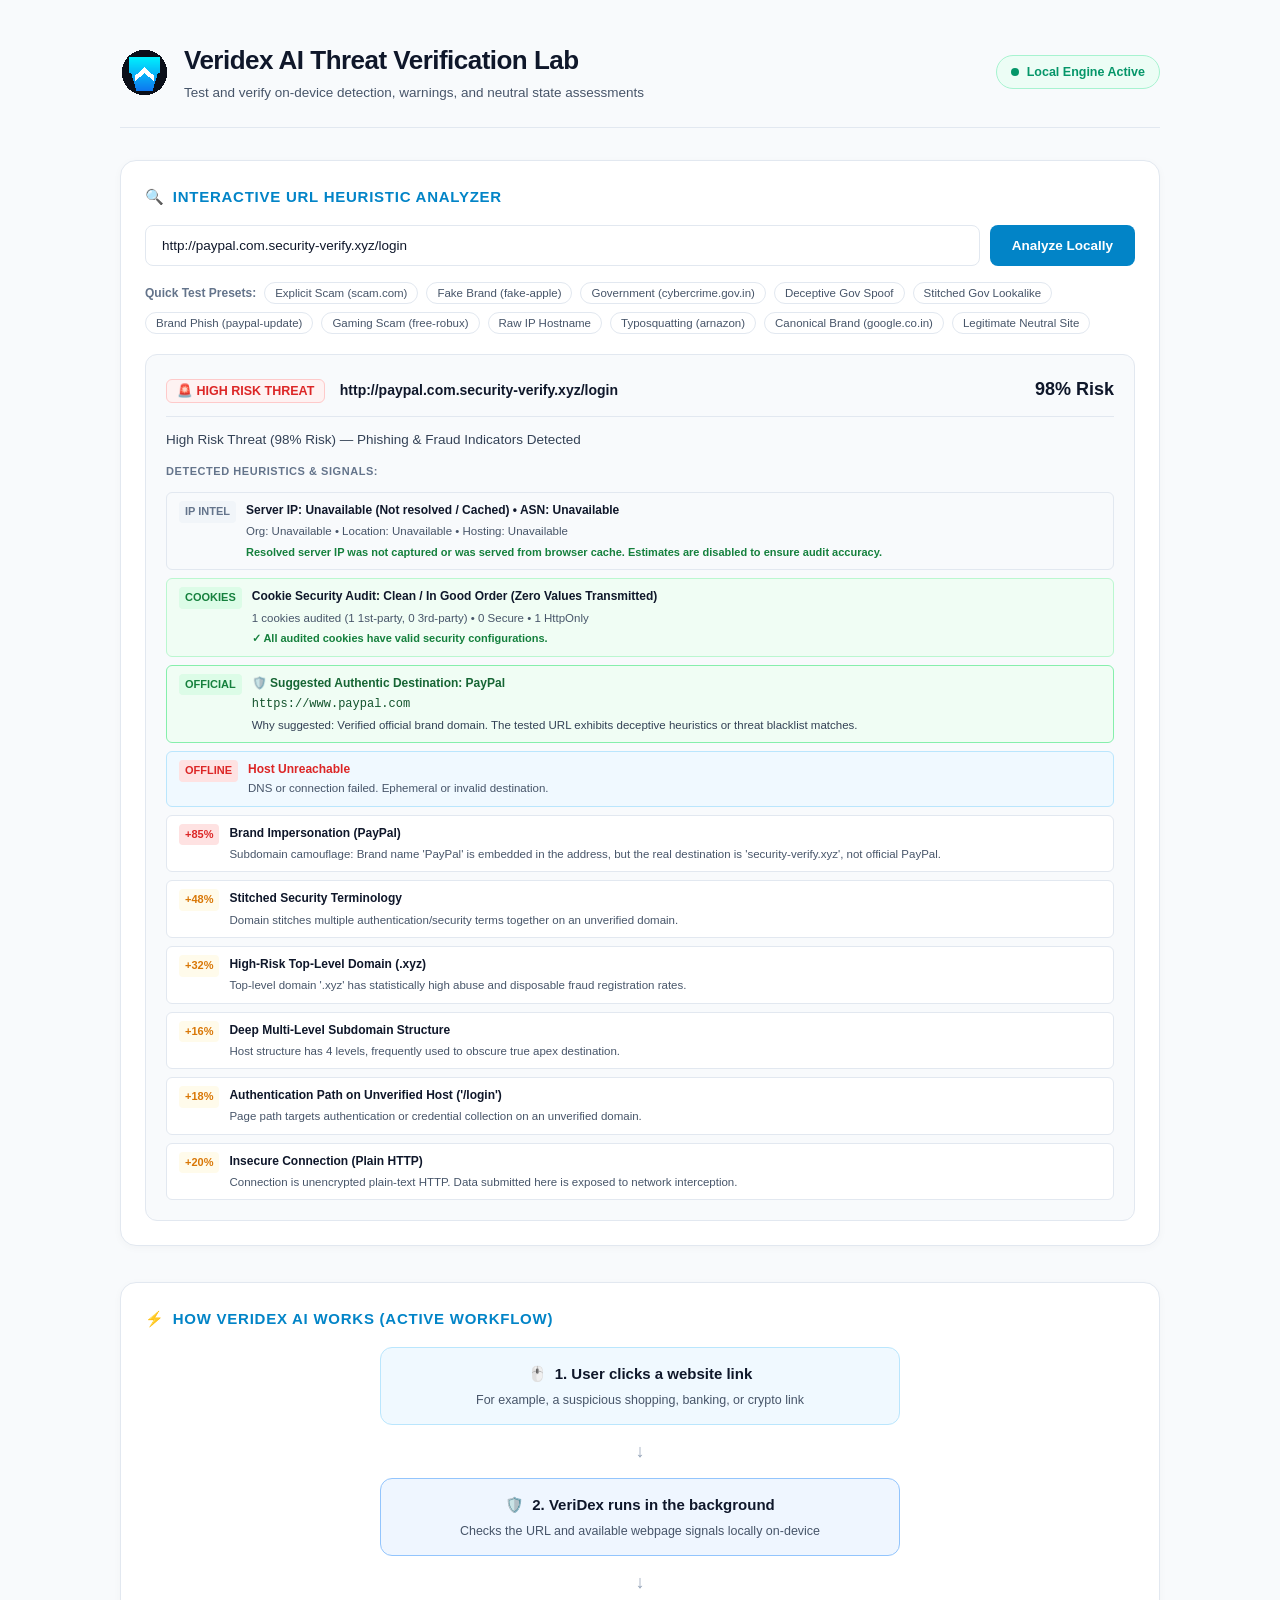
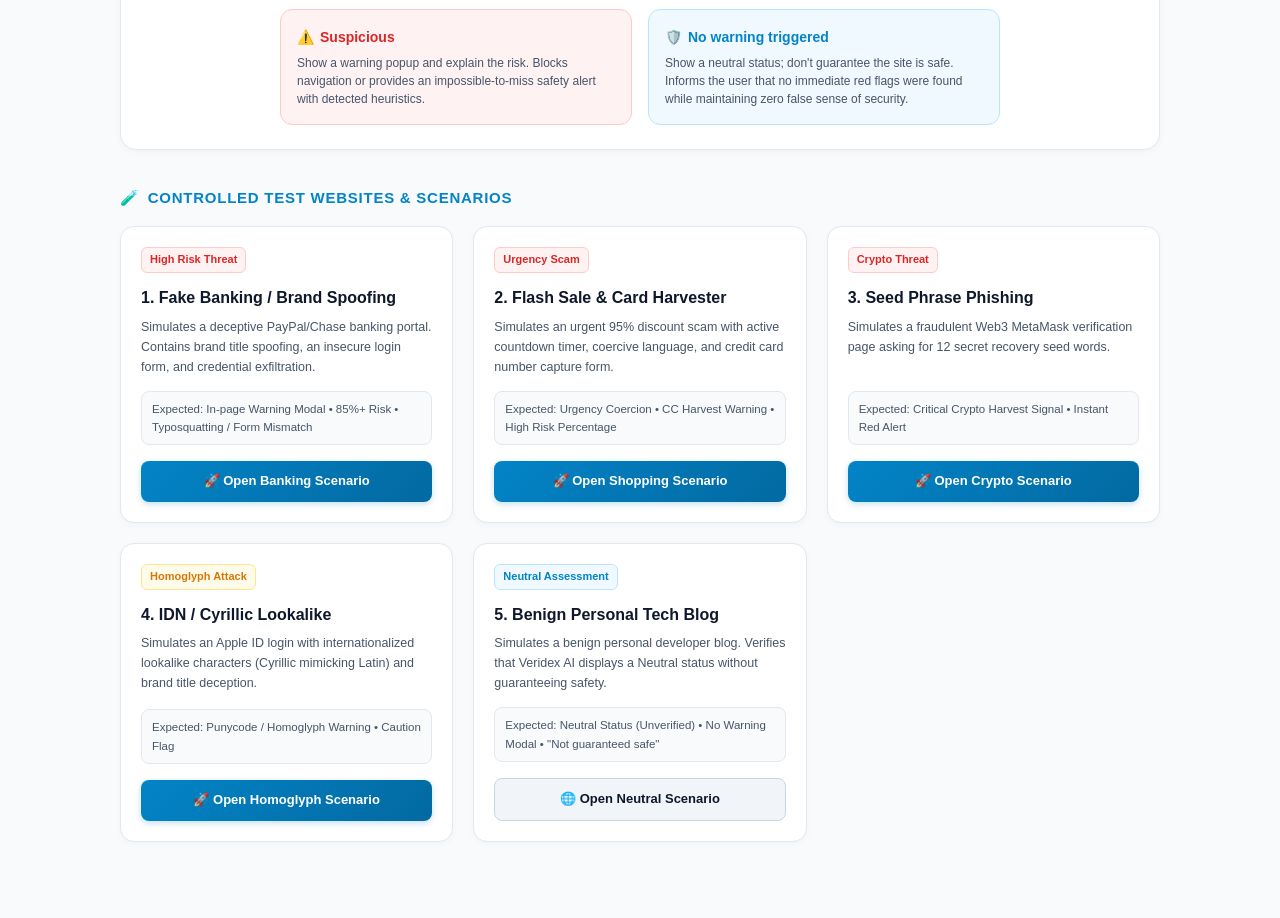
==== test-lab/index.html @ 648262be "Initial commit: Add project files and .gitignore" ====
<!DOCTYPE html>
<html lang="en">
<head>
  <meta charset="UTF-8">
  <meta name="viewport" content="width=device-width, initial-scale=1.0">
  <title>Veridex AI - Threat Detection Test Lab</title>
  <link rel="stylesheet" href="test-lab.css">
  <!-- Include Core Engine scripts for direct standalone testing without extension loaded -->
  <script src="../engine/brand-database.js"></script>
  <script src="../engine/tld-risk.js"></script>
  <script src="../engine/ip-intelligence.js"></script>
  <script src="../engine/cookie-analyzer.js"></script>
  <script src="../engine/veridex-ml-model.js"></script>
  <script src="../engine/veridex-engine.js"></script>
</head>
<body>
  <div class="lab-container">
    <!-- Header -->
    <header class="lab-header">
      <div class="header-left">
        <img src="../icons/icon48.png" alt="Veridex AI" class="lab-icon">
        <div>
          <h1 class="lab-title">Veridex AI Threat Verification Lab</h1>
          <p class="lab-subtitle">Test and verify on-device detection, warnings, and neutral state assessments</p>
        </div>
      </div>
      <div class="status-badge">
        <span class="pulse"></span>
        <span>Local Engine Active</span>
      </div>
    </header>

    <!-- SECTION 1 (ON TOP): Interactive URL Heuristic Analyzer -->
    <section class="tester-box">
      <div class="section-heading">
        <span>🔍</span>
        <span>Interactive URL Heuristic Analyzer</span>
      </div>

      <div class="tester-controls">
        <input type="text" id="test-url-input" class="tester-input" placeholder="Enter any URL or domain (e.g. http://paypal.com.account-update.xyz/login)" spellcheck="false">
        <button id="btn-run-test" class="tester-btn">Analyze Locally</button>
      </div>

      <div class="presets-row">
        <span class="presets-label">Quick Test Presets:</span>
        <button class="preset-chip" data-url="www.scam.com">Explicit Scam (scam.com)</button>
        <button class="preset-chip" data-url="http://fake-apple-login.com">Fake Brand (fake-apple)</button>
        <button class="preset-chip" data-url="https://cybercrime.gov.in">Government (cybercrime.gov.in)</button>
        <button class="preset-chip" data-url="https://cybercrime.gov.in.attacker.xyz">Deceptive Gov Spoof</button>
        <button class="preset-chip" data-url="http://fake-gov.in">Stitched Gov Lookalike</button>
        <button class="preset-chip" data-url="http://paypal-security-update.com">Brand Phish (paypal-update)</button>
        <button class="preset-chip" data-url="http://free-robux-generator.net">Gaming Scam (free-robux)</button>
        <button class="preset-chip" data-url="http://192.168.1.150/chase-online">Raw IP Hostname</button>
        <button class="preset-chip" data-url="https://arnazon.com/checkout">Typosquatting (arnazon)</button>
        <button class="preset-chip" data-url="https://www.google.co.in">Canonical Brand (google.co.in)</button>
        <button class="preset-chip" data-url="https://en.wikipedia.org/wiki/Scam">Legitimate Neutral Site</button>
      </div>

      <!-- Live Inspection Output -->
      <div id="test-result-container" class="live-result" style="display: none;">
        <div class="result-top">
          <div>
            <span id="test-result-badge" class="result-badge-lg danger">Suspicious</span>
            <span id="test-result-target" style="margin-left: 10px; font-weight: 600; font-size: 14px;"></span>
          </div>
          <div class="result-score-val" id="test-result-score">85% Risk</div>
        </div>

        <p id="test-result-summary" style="font-size: 13.5px; color: #334155; margin-bottom: 12px;"></p>

        <div style="font-size: 11px; text-transform: uppercase; font-weight: 700; color: #64748b; letter-spacing: 0.05em; margin-bottom: 6px;">
          Detected Heuristics & Signals:
        </div>
        <div id="test-signals-list" class="signals-breakdown"></div>
      </div>
    </section>

    <!-- SECTION 2 (BELOW): Workflow Diagram Section -->
    <section class="workflow-section">
      <div class="section-heading">
        <span>⚡</span>
        <span>How VeriDex AI Works (Active Workflow)</span>
      </div>

      <div class="workflow-grid">
        <div class="workflow-node step1">
          <div class="node-title">
            <span>🖱️</span>
            <span>1. User clicks a website link</span>
          </div>
          <div class="node-desc">For example, a suspicious shopping, banking, or crypto link</div>
        </div>

        <div class="arrow-down">↓</div>

        <div class="workflow-node step2">
          <div class="node-title">
            <span>🛡️</span>
            <span>2. VeriDex runs in the background</span>
          </div>
          <div class="node-desc">Checks the URL and available webpage signals locally on-device</div>
        </div>

        <div class="arrow-down">↓</div>

        <div class="branch-row">
          <div class="branch-node suspicious">
            <div class="branch-title">
              <span>⚠️</span>
              <span>Suspicious</span>
            </div>
            <div class="branch-desc">
              Show a warning popup and explain the risk. Blocks navigation or provides an impossible-to-miss safety alert with detected heuristics.
            </div>
          </div>

          <div class="branch-node neutral">
            <div class="branch-title">
              <span>🛡️</span>
              <span>No warning triggered</span>
            </div>
            <div class="branch-desc">
              Show a neutral status; don't guarantee the site is safe. Informs the user that no immediate red flags were found while maintaining zero false sense of security.
            </div>
          </div>
        </div>
      </div>
    </section>

    <!-- SECTION 3 (BELOW): Controlled Test Scenarios Grid -->
    <section class="scenarios-section">
      <div class="section-heading">
        <span>🧪</span>
        <span>Controlled Test Websites & Scenarios</span>
      </div>

      <div class="scenarios-grid">
        <!-- Scenario 1 -->
        <div class="scenario-card">
          <span class="scenario-tag danger">High Risk Threat</span>
          <h3 class="scenario-title">1. Fake Banking / Brand Spoofing</h3>
          <p class="scenario-desc">
            Simulates a deceptive PayPal/Chase banking portal. Contains brand title spoofing, an insecure login form, and credential exfiltration.
          </p>
          <div class="scenario-signals-preview">
            Expected: In-page Warning Modal • 85%+ Risk • Typosquatting / Form Mismatch
          </div>
          <a href="scenarios/fake-banking.html" target="_blank" class="btn-launch">
            <span>🚀 Open Banking Scenario</span>
          </a>
        </div>

        <!-- Scenario 2 -->
        <div class="scenario-card">
          <span class="scenario-tag danger">Urgency Scam</span>
          <h3 class="scenario-title">2. Flash Sale & Card Harvester</h3>
          <p class="scenario-desc">
            Simulates an urgent 95% discount scam with active countdown timer, coercive language, and credit card number capture form.
          </p>
          <div class="scenario-signals-preview">
            Expected: Urgency Coercion • CC Harvest Warning • High Risk Percentage
          </div>
          <a href="scenarios/scam-shopping.html" target="_blank" class="btn-launch">
            <span>🚀 Open Shopping Scenario</span>
          </a>
        </div>

        <!-- Scenario 3 -->
        <div class="scenario-card">
          <span class="scenario-tag danger">Crypto Threat</span>
          <h3 class="scenario-title">3. Seed Phrase Phishing</h3>
          <p class="scenario-desc">
            Simulates a fraudulent Web3 MetaMask verification page asking for 12 secret recovery seed words.
          </p>
          <div class="scenario-signals-preview">
            Expected: Critical Crypto Harvest Signal • Instant Red Alert
          </div>
          <a href="scenarios/fake-crypto.html" target="_blank" class="btn-launch">
            <span>🚀 Open Crypto Scenario</span>
          </a>
        </div>

        <!-- Scenario 4 -->
        <div class="scenario-card">
          <span class="scenario-tag warning">Homoglyph Attack</span>
          <h3 class="scenario-title">4. IDN / Cyrillic Lookalike</h3>
          <p class="scenario-desc">
            Simulates an Apple ID login with internationalized lookalike characters (Cyrillic mimicking Latin) and brand title deception.
          </p>
          <div class="scenario-signals-preview">
            Expected: Punycode / Homoglyph Warning • Caution Flag
          </div>
          <a href="scenarios/idn-homoglyph.html" target="_blank" class="btn-launch">
            <span>🚀 Open Homoglyph Scenario</span>
          </a>
        </div>

        <!-- Scenario 5: Benign Neutral -->
        <div class="scenario-card">
          <span class="scenario-tag neutral">Neutral Assessment</span>
          <h3 class="scenario-title">5. Benign Personal Tech Blog</h3>
          <p class="scenario-desc">
            Simulates a benign personal developer blog. Verifies that Veridex AI displays a Neutral status without guaranteeing safety.
          </p>
          <div class="scenario-signals-preview">
            Expected: Neutral Status (Unverified) • No Warning Modal • "Not guaranteed safe"
          </div>
          <a href="scenarios/neutral-sample.html" target="_blank" class="btn-launch neutral-btn">
            <span>🌐 Open Neutral Scenario</span>
          </a>
        </div>
      </div>
    </section>
  </div>

  <script src="test-lab.js"></script>
</body>
</html>
---- test-lab/test-lab.css ----
/* Veridex AI - Light Theme Test Lab Stylesheet */

:root {
  --bg-app: #f8fafc;
  --bg-card: #ffffff;
  --bg-secondary: #f1f5f9;
  --border-light: #e2e8f0;
  --border-hover: #cbd5e1;

  --text-main: #0f172a;
  --text-secondary: #475569;
  --text-muted: #64748b;

  --brand-blue: #0284c7;
  --brand-blue-hover: #0369a1;
  --brand-blue-bg: #e0f2fe;

  --danger: #dc2626;
  --danger-bg: #fef2f2;
  --danger-border: #fecaca;

  --warning: #d97706;
  --warning-bg: #fffbeb;
  --warning-border: #fde68a;

  --neutral: #0284c7;
  --neutral-bg: #f0f9ff;
  --neutral-border: #bae6fd;

  --success: #059669;
  --success-bg: #ecfdf5;
}

* {
  margin: 0;
  padding: 0;
  box-sizing: border-box;
}

body {
  background-color: var(--bg-app);
  color: var(--text-main);
  font-family: -apple-system, BlinkMacSystemFont, "Segoe UI", Roboto, sans-serif;
  line-height: 1.6;
  padding: 40px 20px;
}

.lab-container {
  max-width: 1040px;
  margin: 0 auto;
}

/* Header */
.lab-header {
  display: flex;
  align-items: center;
  justify-content: space-between;
  border-bottom: 1px solid var(--border-light);
  padding-bottom: 24px;
  margin-bottom: 32px;
}

.header-left {
  display: flex;
  align-items: center;
  gap: 16px;
}

.lab-icon {
  width: 48px;
  height: 48px;
  border-radius: 12px;
}

.lab-title {
  font-size: 26px;
  font-weight: 800;
  color: var(--text-main);
  letter-spacing: -0.02em;
}

.lab-subtitle {
  font-size: 13.5px;
  color: var(--text-secondary);
}

.status-badge {
  background: var(--success-bg);
  border: 1px solid #a7f3d0;
  color: var(--success);
  font-size: 12.5px;
  font-weight: 700;
  padding: 6px 14px;
  border-radius: 20px;
  display: flex;
  align-items: center;
  gap: 8px;
}

.pulse {
  width: 8px;
  height: 8px;
  border-radius: 50%;
  background: var(--success);
}

/* Workflow Flowchart Diagram Box */
.workflow-section {
  background: var(--bg-card);
  border: 1px solid var(--border-light);
  border-radius: 16px;
  padding: 24px;
  margin-bottom: 36px;
  box-shadow: 0 2px 8px rgba(0,0,0,0.03);
}

.section-heading {
  font-size: 15px;
  font-weight: 800;
  color: var(--brand-blue);
  text-transform: uppercase;
  letter-spacing: 0.05em;
  margin-bottom: 16px;
  display: flex;
  align-items: center;
  gap: 8px;
}

.workflow-grid {
  display: flex;
  flex-direction: column;
  align-items: center;
  gap: 12px;
}

.workflow-node {
  background: #f8fafc;
  border: 1.5px solid var(--border-light);
  border-radius: 12px;
  padding: 14px 20px;
  width: 100%;
  max-width: 520px;
  text-align: center;
}

.workflow-node.step1 {
  border-color: #bae6fd;
  background: #f0f9ff;
}

.workflow-node.step2 {
  border-color: #93c5fd;
  background: #eff6ff;
}

.node-title {
  font-size: 15px;
  font-weight: 800;
  color: var(--text-main);
  margin-bottom: 4px;
  display: flex;
  align-items: center;
  justify-content: center;
  gap: 8px;
}

.node-desc {
  font-size: 12.5px;
  color: var(--text-secondary);
}

.arrow-down {
  color: #94a3b8;
  font-size: 18px;
  font-weight: 800;
}

.branch-row {
  display: grid;
  grid-template-columns: 1fr 1fr;
  gap: 16px;
  width: 100%;
  max-width: 720px;
}

.branch-node {
  border-radius: 12px;
  padding: 16px;
}

.branch-node.suspicious {
  background: var(--danger-bg);
  border: 1.5px solid var(--danger-border);
}

.branch-node.neutral {
  background: var(--neutral-bg);
  border: 1.5px solid var(--neutral-border);
}

.branch-title {
  font-size: 14px;
  font-weight: 800;
  margin-bottom: 6px;
  display: flex;
  align-items: center;
  gap: 6px;
}

.branch-node.suspicious .branch-title {
  color: var(--danger);
}

.branch-node.neutral .branch-title {
  color: var(--brand-blue);
}

.branch-desc {
  font-size: 12px;
  color: var(--text-secondary);
  line-height: 1.5;
}

/* Scenarios Grid */
.scenarios-grid {
  display: grid;
  grid-template-columns: repeat(auto-fit, minmax(300px, 1fr));
  gap: 20px;
  margin-bottom: 36px;
}

.scenario-card {
  background: var(--bg-card);
  border: 1px solid var(--border-light);
  border-radius: 14px;
  padding: 20px;
  display: flex;
  flex-direction: column;
  transition: all 0.2s ease;
  box-shadow: 0 2px 6px rgba(0,0,0,0.03);
}

.scenario-card:hover {
  border-color: var(--brand-blue);
  transform: translateY(-2px);
  box-shadow: 0 8px 20px rgba(0, 0, 0, 0.06);
}

.scenario-tag {
  display: inline-flex;
  font-size: 11px;
  font-weight: 700;
  padding: 3px 8px;
  border-radius: 6px;
  margin-bottom: 12px;
  width: fit-content;
}

.scenario-tag.danger {
  background: var(--danger-bg);
  color: var(--danger);
  border: 1px solid var(--danger-border);
}

.scenario-tag.warning {
  background: var(--warning-bg);
  color: var(--warning);
  border: 1px solid var(--warning-border);
}

.scenario-tag.neutral {
  background: var(--neutral-bg);
  color: var(--brand-blue);
  border: 1px solid var(--neutral-border);
}

.scenario-title {
  font-size: 16px;
  font-weight: 800;
  color: var(--text-main);
  margin-bottom: 6px;
}

.scenario-desc {
  font-size: 12.5px;
  color: var(--text-secondary);
  margin-bottom: 14px;
  flex: 1;
}

.scenario-signals-preview {
  background: #f8fafc;
  border: 1px solid var(--border-light);
  border-radius: 8px;
  padding: 8px 10px;
  font-size: 11.5px;
  color: var(--text-secondary);
  margin-bottom: 16px;
}

.btn-launch {
  background: linear-gradient(135deg, var(--brand-blue), var(--brand-blue-hover));
  color: white;
  border: none;
  border-radius: 8px;
  padding: 10px 14px;
  font-size: 13px;
  font-weight: 700;
  cursor: pointer;
  display: flex;
  align-items: center;
  justify-content: center;
  gap: 8px;
  text-decoration: none;
  transition: all 0.2s;
  box-shadow: 0 2px 6px rgba(2, 132, 199, 0.25);
}

.btn-launch:hover {
  background: linear-gradient(135deg, #0369a1, #0284c7);
}

.btn-launch.neutral-btn {
  background: #f1f5f9;
  border: 1px solid #cbd5e1;
  color: var(--text-main);
  box-shadow: none;
}

.btn-launch.neutral-btn:hover {
  background: #e2e8f0;
}

/* Interactive Link Tester */
.tester-box {
  background: var(--bg-card);
  border: 1px solid var(--border-light);
  border-radius: 16px;
  padding: 24px;
  margin-bottom: 36px;
  box-shadow: 0 2px 8px rgba(0,0,0,0.03);
}

.tester-controls {
  display: flex;
  gap: 10px;
  margin-bottom: 16px;
}

.tester-input {
  flex: 1;
  background: #ffffff;
  border: 1.5px solid var(--border-light);
  color: var(--text-main);
  padding: 12px 16px;
  border-radius: 8px;
  font-size: 13.5px;
  outline: none;
  transition: border-color 0.2s;
}

.tester-input:focus {
  border-color: var(--brand-blue);
  box-shadow: 0 0 0 3px rgba(2, 132, 199, 0.12);
}

.tester-btn {
  background: var(--brand-blue);
  color: #ffffff;
  border: none;
  border-radius: 8px;
  padding: 12px 22px;
  font-size: 13.5px;
  font-weight: 700;
  cursor: pointer;
  transition: background 0.2s;
}

.tester-btn:hover {
  background: var(--brand-blue-hover);
}

.presets-row {
  display: flex;
  align-items: center;
  flex-wrap: wrap;
  gap: 8px;
  margin-bottom: 20px;
}

.presets-label {
  font-size: 12px;
  color: var(--text-muted);
  font-weight: 600;
}

.preset-chip {
  background: #ffffff;
  border: 1px solid var(--border-light);
  color: var(--text-secondary);
  font-size: 11.5px;
  padding: 4px 10px;
  border-radius: 14px;
  cursor: pointer;
  transition: all 0.2s;
}

.preset-chip:hover {
  border-color: var(--brand-blue);
  color: var(--brand-blue);
  background: var(--neutral-bg);
}

/* Live Result Display */
.live-result {
  background: #f8fafc;
  border: 1px solid var(--border-light);
  border-radius: 12px;
  padding: 20px;
}

.result-top {
  display: flex;
  align-items: center;
  justify-content: space-between;
  margin-bottom: 12px;
  padding-bottom: 12px;
  border-bottom: 1px solid var(--border-light);
}

.result-badge-lg {
  font-size: 12.5px;
  font-weight: 800;
  text-transform: uppercase;
  padding: 4px 10px;
  border-radius: 6px;
}

.result-badge-lg.danger {
  background: var(--danger-bg);
  color: var(--danger);
  border: 1px solid var(--danger-border);
}

.result-badge-lg.warning {
  background: var(--warning-bg);
  color: var(--warning);
  border: 1px solid var(--warning-border);
}

.result-badge-lg.neutral {
  background: var(--neutral-bg);
  color: var(--brand-blue);
  border: 1px solid var(--neutral-border);
}

.result-badge-lg.safe {
  background: var(--success-bg);
  color: var(--success);
  border: 1px solid #a7f3d0;
}

.result-score-val {
  font-size: 18px;
  font-weight: 800;
  color: var(--text-main);
}

.signals-breakdown {
  display: flex;
  flex-direction: column;
  gap: 8px;
  margin-top: 12px;
}

.sig-item {
  display: flex;
  align-items: flex-start;
  gap: 10px;
  padding: 8px 12px;
  background: #ffffff;
  border: 1px solid var(--border-light);
  border-radius: 6px;
  font-size: 12px;
}

.sig-score {
  background: var(--danger-bg);
  color: var(--danger);
  font-weight: 800;
  padding: 2px 6px;
  border-radius: 4px;
  font-size: 11px;
}
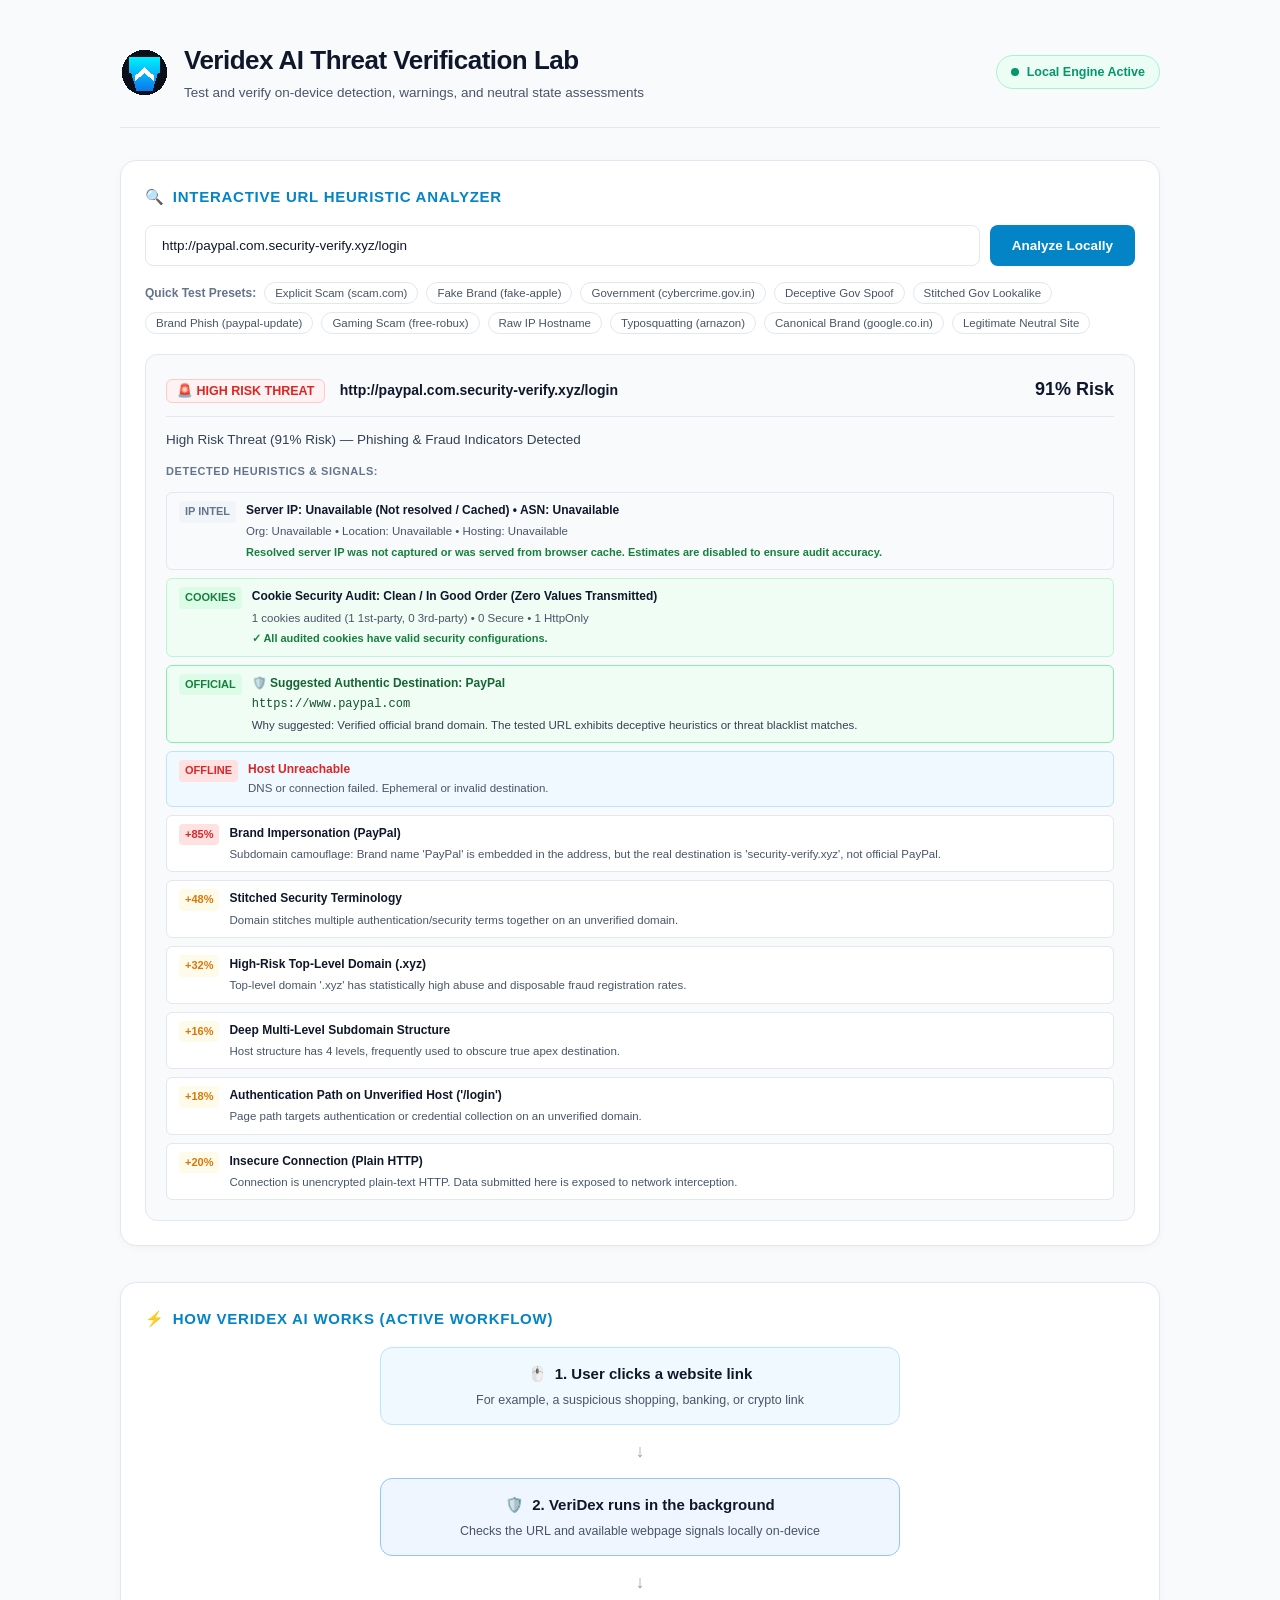
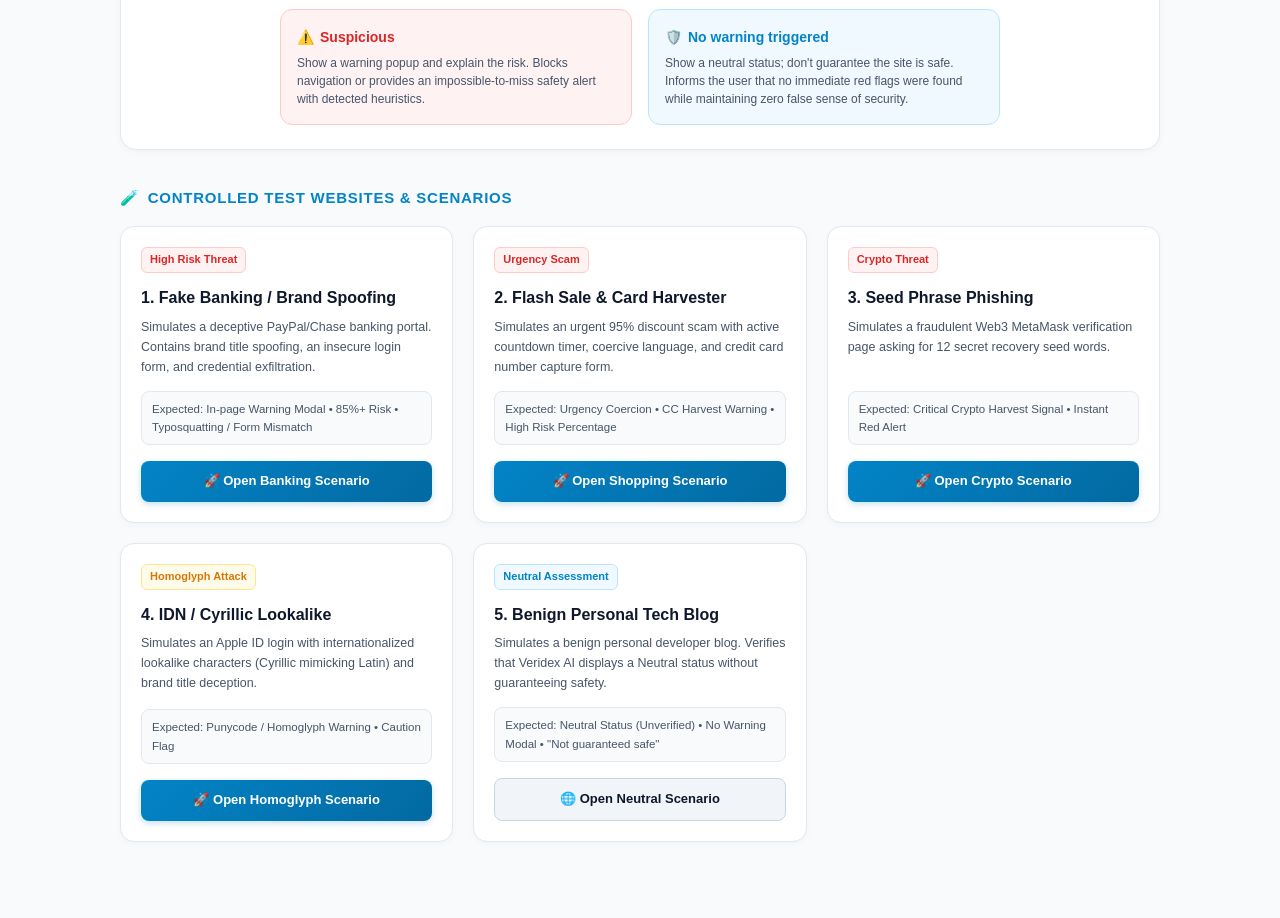
==== commit cc10aa51: "Updated Veridex AI features and ML model" ====
--- a/test-lab/index.html
+++ b/test-lab/index.html
@@ -11,6 +11,7 @@
   <script src="../engine/ip-intelligence.js"></script>
   <script src="../engine/cookie-analyzer.js"></script>
   <script src="../engine/veridex-ml-model.js"></script>
+  <script src="../engine/ai-explanation.js"></script>
   <script src="../engine/veridex-engine.js"></script>
 </head>
 <body>
